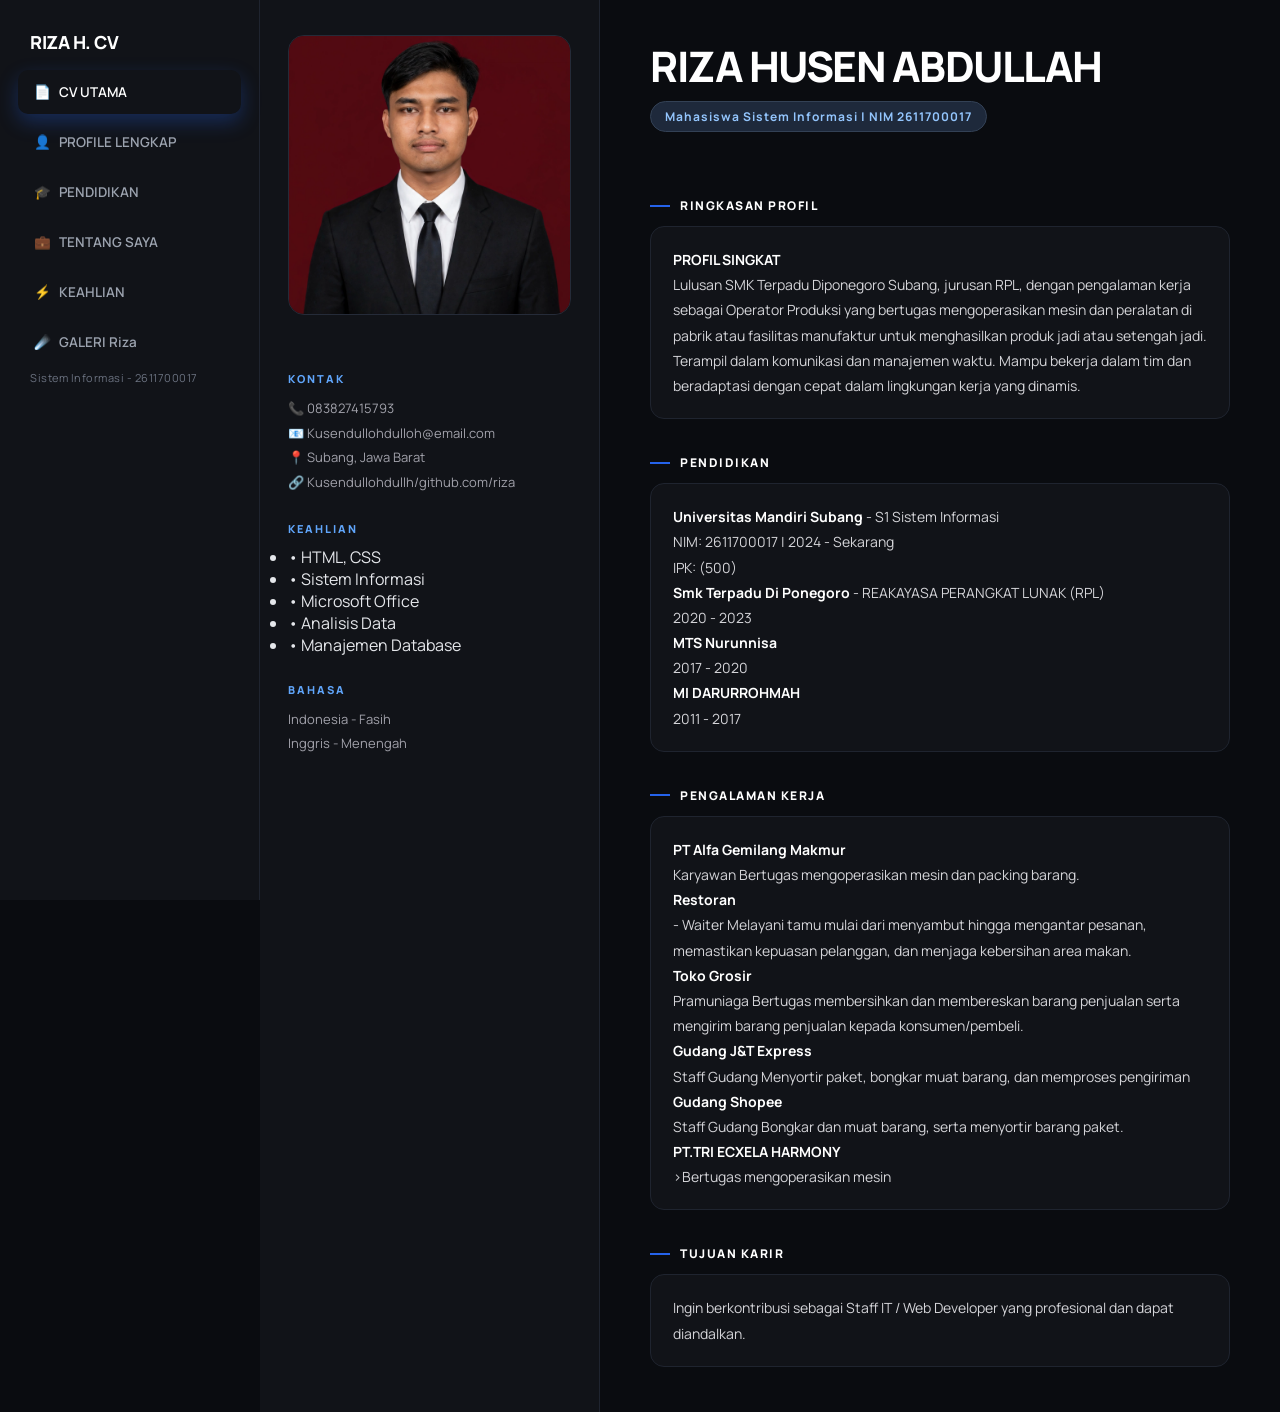
==== index.html @ 56d0d72f "Add files via upload" ====
<!DOCTYPE html>
<html>
<head>
<title>CV - Riza Husen Abdullah</title>
<link rel="stylesheet" href="style.css">
<link rel="icon" type="image/jpeg" href="riza.jpg">
</head>
<body>
<div class="navbar-cv">
  <a href="index.html">CV UTAMA</a>
  <a href="profile.html">PROFILE LENGKAP</a>
  <a href="education.html">PENDIDIKAN</a>
  <a href="about-me.html">TENTANG SAYA</a>
  <a href="hobies.html">KEAHLIAN</a>
  <a href="foto.html">GALERI Riza</a>
</div>
<div class="cv-wrapper">
  <div class="sidebar">
    <img src="riza.jpg" class="foto-cv">
    <h2>KONTAK</h2>
    <p>📞 083827415793<br>📧 Kusendullohdulloh@email.com<br>📍 Subang, Jawa Barat<br>🔗  Kusendullohdullh/github.com/riza</p>
    <h2>KEAHLIAN</h2>
    <ul><li>• HTML, CSS</li><li>• Sistem Informasi</li><li>• Microsoft Office</li><li>• Analisis Data</li><li>• Manajemen Database</li></ul>
    <h2>BAHASA</h2>
    <p>Indonesia - Fasih<br>Inggris - Menengah</p>
  </div>
  <div class="main">
    <h1>RIZA HUSEN ABDULLAH</h1>
    <div class="job-title">Mahasiswa Sistem Informasi | NIM 2611700017</div>
    
    <div class="section-title">Ringkasan Profil</div>
    <div class="info-box"><b>PROFIL SINGKAT</b><br>
Lulusan SMK Terpadu Diponegoro Subang, jurusan RPL, dengan pengalaman kerja sebagai Operator Produksi yang bertugas mengoperasikan mesin dan peralatan di pabrik atau fasilitas manufaktur untuk menghasilkan produk jadi atau setengah jadi. Terampil dalam komunikasi dan manajemen waktu. Mampu bekerja dalam tim dan beradaptasi dengan cepat dalam lingkungan kerja yang dinamis.</div>
   
    <div class="section-title">Pendidikan</div>
    <div class="info-box"><b>Universitas Mandiri Subang</b> - S1 Sistem Informasi<br>NIM: 2611700017 | 2024 - Sekarang<br>IPK: (500)
    <br><b>Smk Terpadu Di Ponegoro </b>- REAKAYASA PERANGKAT LUNAK (RPL)<br>2020 - 2023<br><b>MTS Nurunnisa</b><br>2017 - 2020<br><b>MI DARURROHMAH</b><br>2011 - 2017</div>
    
    <div class="section-title">Pengalaman kerja</div>
    <div class="info-box"><b>PT Alfa Gemilang Makmur</b><br>Karyawan
Bertugas mengoperasikan mesin dan packing barang.<br><b>Restoran</b><br>- Waiter
Melayani tamu mulai dari menyambut hingga mengantar pesanan, memastikan kepuasan pelanggan, dan menjaga kebersihan area makan.<br><b>Toko Grosir</b><br>Pramuniaga
Bertugas membersihkan dan membereskan barang penjualan serta mengirim barang penjualan kepada konsumen/pembeli.<br><b>Gudang J&T Express </b><br>Staff Gudang
Menyortir paket, bongkar muat barang, dan memproses pengiriman<br><b>Gudang Shopee </b><br>Staff Gudang
Bongkar dan muat barang, serta menyortir barang paket.<br><b>PT.TRI ECXELA HARMONY</b><br>>Bertugas mengoperasikan mesin</div>
    
    <div class="section-title">Tujuan Karir</div>
    <div class="info-box">Ingin berkontribusi sebagai Staff IT / Web Developer yang profesional dan dapat diandalkan.</div>
  </div>
</div>
</body>
</html>
---- style.css ----
/* RIZA HUSEN - 2611700017 - DARK SIDEBAR MODE */
@import url('https://fonts.googleapis.com/css2?family=Manrope:wght@400;500;600;700;800&display=swap');

* { margin:0; padding:0; box-sizing:border-box; font-family:'Manrope', sans-serif; }

body {
  background: #0a0c10;
  color: #e5e7eb;
  display: flex; /* INI KUNCINYA BIAR MENU DI PINGGIR */
}

/* ===== NAVBAR JADI SIDEBAR KIRI ===== */
.navbar-cv {
  width: 260px;
  height: 100vh;
  background: #111318;
  border-right: 1px solid #1f242f;
  position: fixed;
  left: 0;
  top: 0;
  display: flex;
  flex-direction: column;
  padding: 30px 18px;
  gap: 6px;
  z-index: 100;
}

.navbar-cv::before {
  content: 'RIZA H. CV';
  font-weight: 800;
  font-size: 18px;
  letter-spacing: -0.5px;
  color: white;
  margin-bottom: 10px;
  padding: 0 12px;
}

.navbar-cv::after {
  content: 'Sistem Informasi - 2611700017';
  font-size: 11px;
  color: #6b7280;
  padding: 0 12px;
  margin-bottom: 25px;
  letter-spacing: 0.5px;
}

.navbar-cv a {
  text-decoration: none;
  color: #9ca3af;
  font-size: 13.5px;
  font-weight: 600;
  padding: 13px 16px;
  border-radius: 10px;
  transition: 0.2s;
  display: flex;
  align-items: center;
}

/* ICON OTOMATIS */
.navbar-cv a[href*="index"]::before { content:'📄 '; margin-right:8px; }
.navbar-cv a[href*="profile"]::before { content:'👤 '; margin-right:8px; }
.navbar-cv a[href*="education"]::before { content:'🎓 '; margin-right:8px; }
.navbar-cv a[href*="about"]::before { content:'💼 '; margin-right:8px; }
.navbar-cv a[href*="hobies"]::before { content:'⚡ '; margin-right:8px; }
.navbar-cv a[href*="foto"]::before { content:'☄️ '; margin-right:8px; }

.navbar-cv a:hover {
  background: #1a1e29;
  color: white;
  transform: translateX(4px);
}

.navbar-cv a:first-of-type {
  color: white;
  box-shadow: 0 8px 20px rgba(37,99,235,0.3);
}

/* ===== CONTENT WRAPPER GESER KANAN ===== */
.cv-wrapper {
  margin-left: 260px; /* SEJAJAR SAMA LEBAR SIDEBAR */
  width: calc(100% - 260px);
  min-height: 100vh;
  display: flex;
  background: #0a0c10;
}

/* SIDEBAR DALAM (FOTO & DATA) */
.sidebar {
  width: 340px;
  background: #111318;
  border-right: 1px solid #1f242f;
  padding: 35px 28px;
}

.foto-cv {
  width: 100%;
  height: 280px;
  object-fit: cover;
  border-radius: 16px;
  border: 1px solid #252b38;
  margin-bottom: 25px;
}

.sidebar h2 {
  font-size: 11px;
  font-weight: 800;
  letter-spacing: 2px;
  color: #60a5fa;
  margin: 26px 0 10px;
  text-transform: uppercase;
}

.sidebar p {
  font-size: 13px;
  color: #a1a1aa;
  line-height: 1.9;
}

/* MAIN KAN */
.main {
  flex: 1;
  padding: 45px 50px;
  background: #0a0c10;
}

.main h1 {
  font-size: 42px;
  font-weight: 800;
  color: white;
  letter-spacing: -1.5px;
  line-height: 1;
}

.job-title {
  display: inline-block;
  margin: 14px 0 30px;
  background: #1e293b;
  border: 1px solid #334155;
  color: #93c5fd;
  padding: 6px 14px;
  border-radius: 20px;
  font-size: 12px;
  font-weight: 700;
  letter-spacing: 1px;
}

.section-title {
  font-size: 12px;
  font-weight: 800;
  letter-spacing: 1.5px;
  color: white;
  margin: 35px 0 12px;
  text-transform: uppercase;
  display:flex;
  align-items:center;
  gap: 10px;
}

.section-title::before {
  content:'';
  width: 20px;
  height: 2px;
  background: #2563eb;
}

.info-box {
  background: #111318;
  border: 1px solid #1f242f;
  border-radius: 14px;
  padding: 20px 22px;
  font-size: 14px;
  line-height: 1.8;
  color: #d4d4d8;
}

.info-box:hover {
  border-color: #2563eb;
  background: #151a25;
}

.info-box b { color: white; }

/* HP RESPONSIVE */
@media(max-width: 900px){
  body { flex-direction: column; }
  .navbar-cv { 
    position: relative; 
    width: 100%; 
    height: auto; 
    flex-direction: row; 
    flex-wrap: wrap;
    padding: 15px;
  }
  .navbar-cv::before, .navbar-cv::after { display: none; }
  .cv-wrapper { margin-left:0; width:100%; flex-direction:column; }
  .sidebar { width:100%; }
}
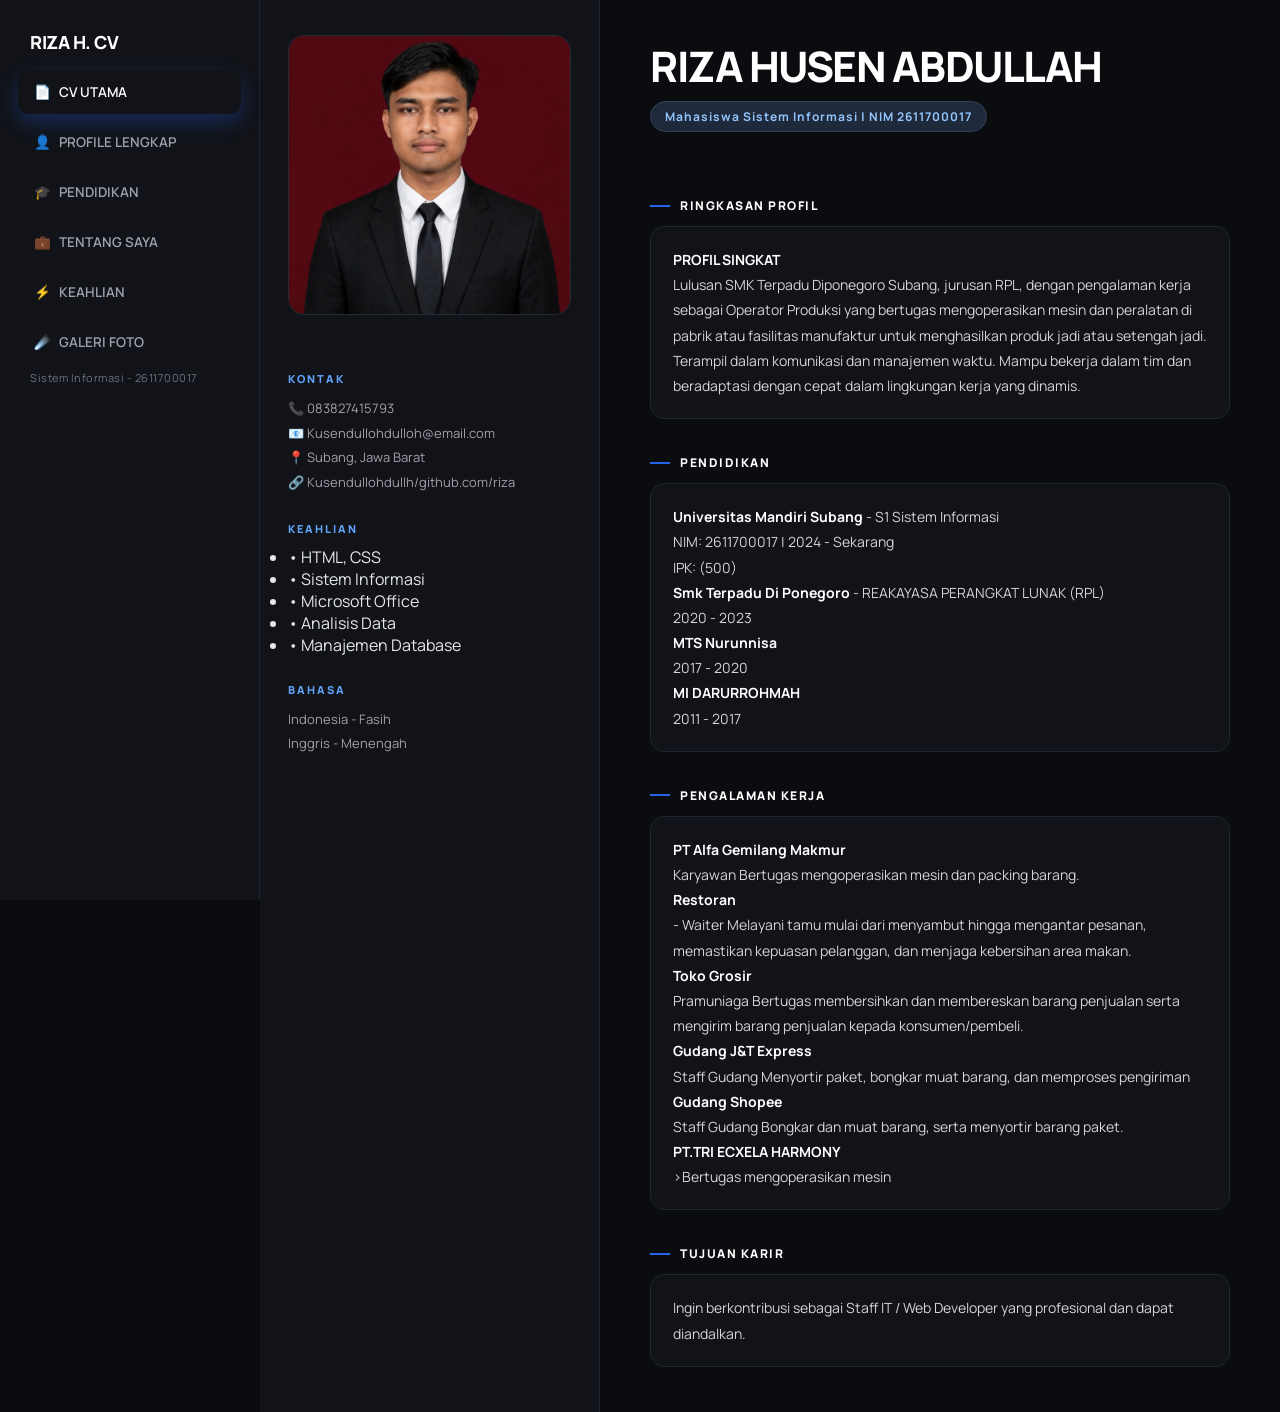
==== commit 42c1b0e4: "Update index.html" ====
--- a/index.html
+++ b/index.html
@@ -2,6 +2,11 @@
 <html>
 <head>
 <title>CV - Riza Husen Abdullah</title>
+   <meta property="og:title" content="cv riza ">
+  <meta property="og:type" content="website">
+  <meta property="og:image" content="https://kusendullohdulloh-beep.github.io/latihan/riza.jpg">
+  <meta property="og:url" content="https://kusendullohdulloh-beep.github.io/latihan/">
+  <meta property="og:description" content="Halo, saya riza. Ini adalah website CV saya, klik untuk lihat foto-foto saya.">
 <link rel="stylesheet" href="style.css">
 <link rel="icon" type="image/jpeg" href="riza.jpg">
 </head>
@@ -12,7 +17,7 @@
   <a href="education.html">PENDIDIKAN</a>
   <a href="about-me.html">TENTANG SAYA</a>
   <a href="hobies.html">KEAHLIAN</a>
-  <a href="foto.html">GALERI Riza</a>
+  <a href="foto.html">GALERI FOTO</a>
 </div>
 <div class="cv-wrapper">
   <div class="sidebar">
@@ -49,4 +54,4 @@
   </div>
 </div>
 </body>
-</html>+</html>
